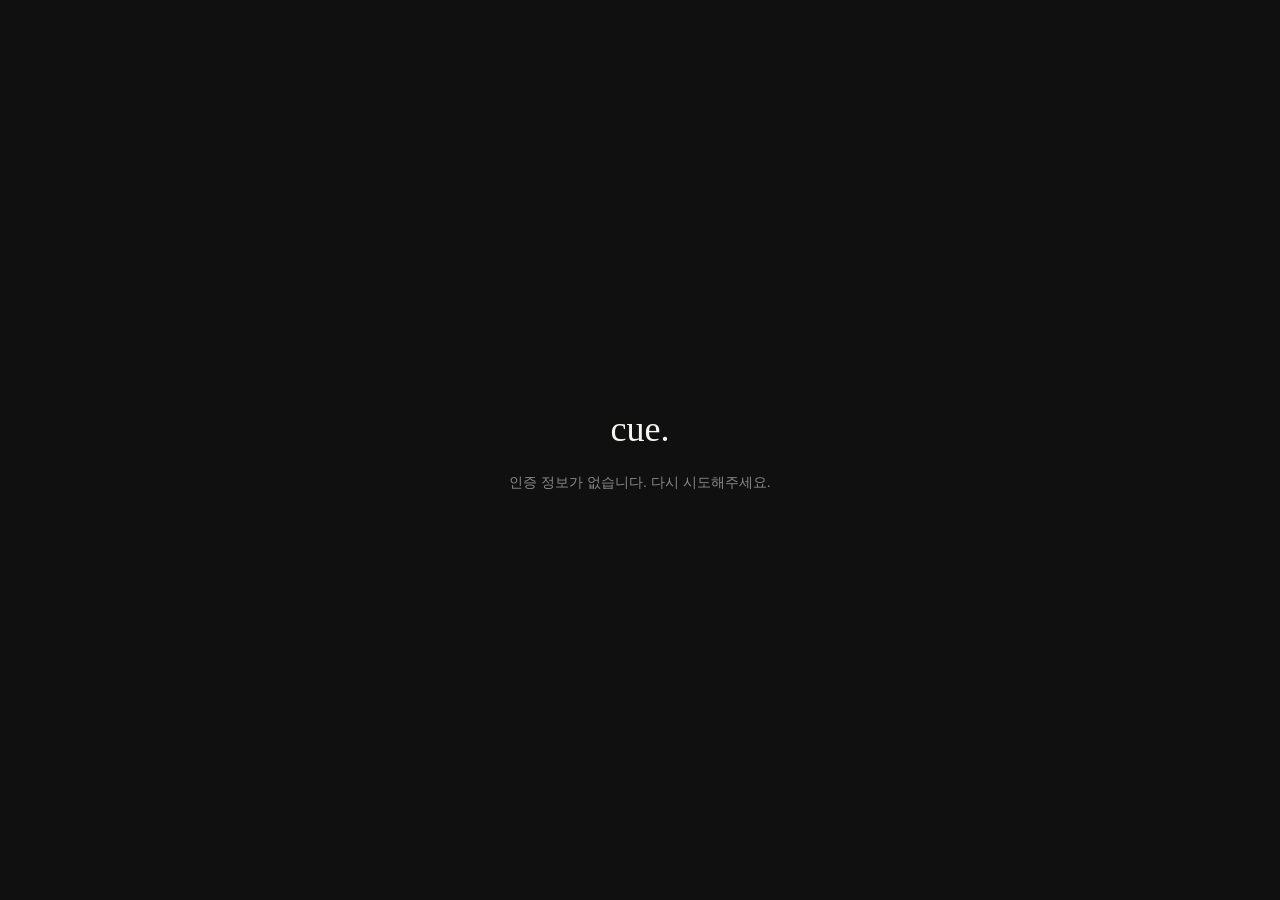
==== callback.html @ 2a0f5159 "feat: add auth callback page" ====
<!DOCTYPE html>
<html>
<head>
  <meta charset="UTF-8">
  <title>cue. — 인증 중...</title>
  <style>
    * { margin:0; padding:0; box-sizing:border-box; }
    body {
      background: #111010;
      display: flex;
      flex-direction: column;
      align-items: center;
      justify-content: center;
      height: 100vh;
      font-family: Georgia, serif;
      color: #F7F5F0;
    }
    .logo { font-size: 36px; margin-bottom: 24px; }
    .msg { font-size: 14px; color: #888; font-family: sans-serif; }
  </style>
</head>
<body>
  <div class="logo">cue.</div>
  <div class="msg">인증 중입니다...</div>
  <script>
    const hash = window.location.hash.substring(1);
    const params = new URLSearchParams(hash);
    const access_token = params.get('access_token');
    const refresh_token = params.get('refresh_token');

    if (access_token) {
      // Redirect to app with tokens
      const appUrl = 'cue://auth/callback#' + hash;
      window.location.href = appUrl;

      // Fallback message after 2 seconds
      setTimeout(() => {
        document.querySelector('.msg').textContent =
          '앱이 열리지 않으면 cue. 앱을 직접 열어주세요.';
      }, 2000);
    } else {
      document.querySelector('.msg').textContent = '인증 정보가 없습니다. 다시 시도해주세요.';
    }
  </script>
</body>
</html>
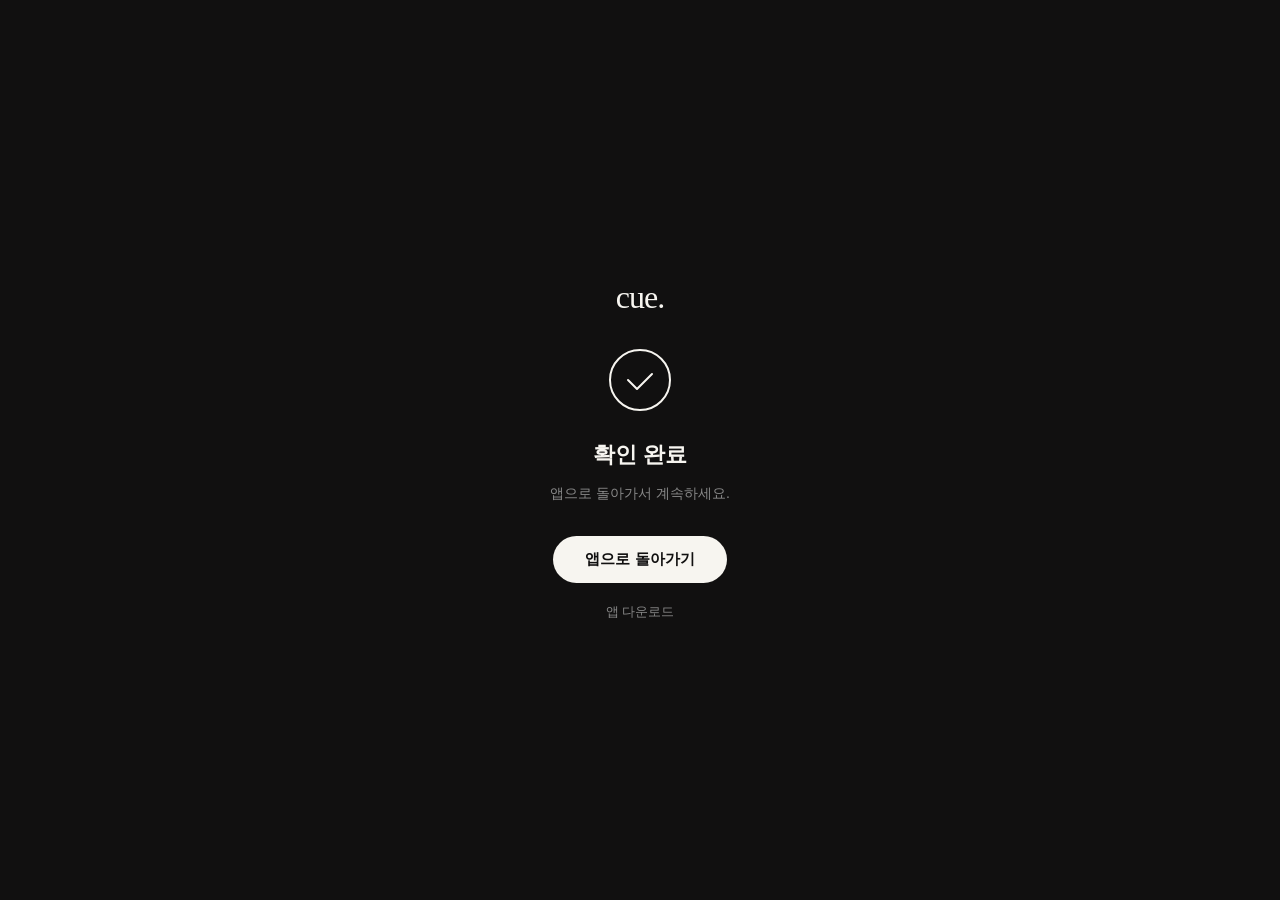
==== commit 3c7857ca: "feat: add callback.html with email verification landing page - Full dark-themed branded page matchin" ====
--- a/callback.html
+++ b/callback.html
@@ -1,45 +1,126 @@
 <!DOCTYPE html>
-<html>
+<html lang="ko">
 <head>
   <meta charset="UTF-8">
-  <title>cue. — 인증 중...</title>
+  <meta name="viewport" content="width=device-width, initial-scale=1.0">
+  <title>cue.</title>
   <style>
-    * { margin:0; padding:0; box-sizing:border-box; }
+    * { margin: 0; padding: 0; box-sizing: border-box; }
     body {
       background: #111010;
+      color: #F7F5F0;
+      font-family: -apple-system, BlinkMacSystemFont, 'Segoe UI', sans-serif;
       display: flex;
-      flex-direction: column;
       align-items: center;
       justify-content: center;
-      height: 100vh;
+      min-height: 100vh;
+      padding: 24px;
+    }
+    .container {
+      text-align: center;
+      max-width: 400px;
+    }
+    .logo {
+      font-size: 32px;
+      font-weight: 400;
+      letter-spacing: -1px;
+      margin-bottom: 32px;
       font-family: Georgia, serif;
-      color: #F7F5F0;
     }
-    .logo { font-size: 36px; margin-bottom: 24px; }
-    .msg { font-size: 14px; color: #888; font-family: sans-serif; }
+    .icon {
+      width: 64px;
+      height: 64px;
+      margin: 0 auto 24px;
+    }
+    h1 {
+      font-size: 22px;
+      font-weight: 600;
+      margin-bottom: 12px;
+    }
+    p {
+      font-size: 14px;
+      color: #888;
+      line-height: 1.6;
+      margin-bottom: 32px;
+    }
+    .btn {
+      display: inline-block;
+      background: #F7F5F0;
+      color: #111010;
+      padding: 14px 32px;
+      border-radius: 999px;
+      font-size: 15px;
+      font-weight: 600;
+      text-decoration: none;
+      margin-bottom: 12px;
+    }
+    .btn-secondary {
+      display: block;
+      color: #888;
+      font-size: 13px;
+      text-decoration: none;
+      margin-top: 8px;
+    }
+    .error { color: #FF4444; }
   </style>
 </head>
 <body>
-  <div class="logo">cue.</div>
-  <div class="msg">인증 중입니다...</div>
+  <div class="container">
+    <div class="logo">cue.</div>
+    <div id="content">
+      <p style="color:#888">처리 중...</p>
+    </div>
+  </div>
+
   <script>
     const hash = window.location.hash.substring(1);
     const params = new URLSearchParams(hash);
-    const access_token = params.get('access_token');
-    const refresh_token = params.get('refresh_token');
+    const query = new URLSearchParams(window.location.search);
 
-    if (access_token) {
-      // Redirect to app with tokens
-      const appUrl = 'cue://auth/callback#' + hash;
-      window.location.href = appUrl;
+    const type = params.get('type') || query.get('type');
+    const accessToken = params.get('access_token');
+    const error = params.get('error_description') || query.get('error_description');
+    const content = document.getElementById('content');
 
-      // Fallback message after 2 seconds
+    if (error) {
+      content.innerHTML = `
+        <h1 class="error">오류 발생</h1>
+        <p>${error}</p>
+        <a href="/" class="btn-secondary">홈으로</a>
+      `;
+    } else if (accessToken || type === 'recovery') {
+      const deepLink = 'cue://' + window.location.pathname + window.location.search + window.location.hash;
+
+      content.innerHTML = `
+        <svg class="icon" viewBox="0 0 64 64" fill="none" xmlns="http://www.w3.org/2000/svg">
+          <circle cx="32" cy="32" r="30" stroke="#F7F5F0" stroke-width="2"/>
+          <path d="M20 32l9 9 15-15" stroke="#F7F5F0" stroke-width="2" stroke-linecap="round" stroke-linejoin="round"/>
+        </svg>
+        <h1>인증 완료</h1>
+        <p>이메일 인증이 완료되었습니다.<br>앱으로 돌아가서 cue.를 즐겨보세요.</p>
+        <a href="${deepLink}" class="btn">앱으로 돌아가기</a>
+        <a href="https://play.google.com/store/apps/details?id=com.cueapp.music" class="btn-secondary">
+          앱이 없으신가요? 다운로드
+        </a>
+      `;
+
       setTimeout(() => {
-        document.querySelector('.msg').textContent =
-          '앱이 열리지 않으면 cue. 앱을 직접 열어주세요.';
+        window.location.href = deepLink;
       }, 2000);
+
     } else {
-      document.querySelector('.msg').textContent = '인증 정보가 없습니다. 다시 시도해주세요.';
+      content.innerHTML = `
+        <svg class="icon" viewBox="0 0 64 64" fill="none" xmlns="http://www.w3.org/2000/svg">
+          <circle cx="32" cy="32" r="30" stroke="#F7F5F0" stroke-width="2"/>
+          <path d="M20 32l9 9 15-15" stroke="#F7F5F0" stroke-width="2" stroke-linecap="round" stroke-linejoin="round"/>
+        </svg>
+        <h1>확인 완료</h1>
+        <p>앱으로 돌아가서 계속하세요.</p>
+        <a href="cue://" class="btn">앱으로 돌아가기</a>
+        <a href="https://play.google.com/store/apps/details?id=com.cueapp.music" class="btn-secondary">
+          앱 다운로드
+        </a>
+      `;
     }
   </script>
 </body>
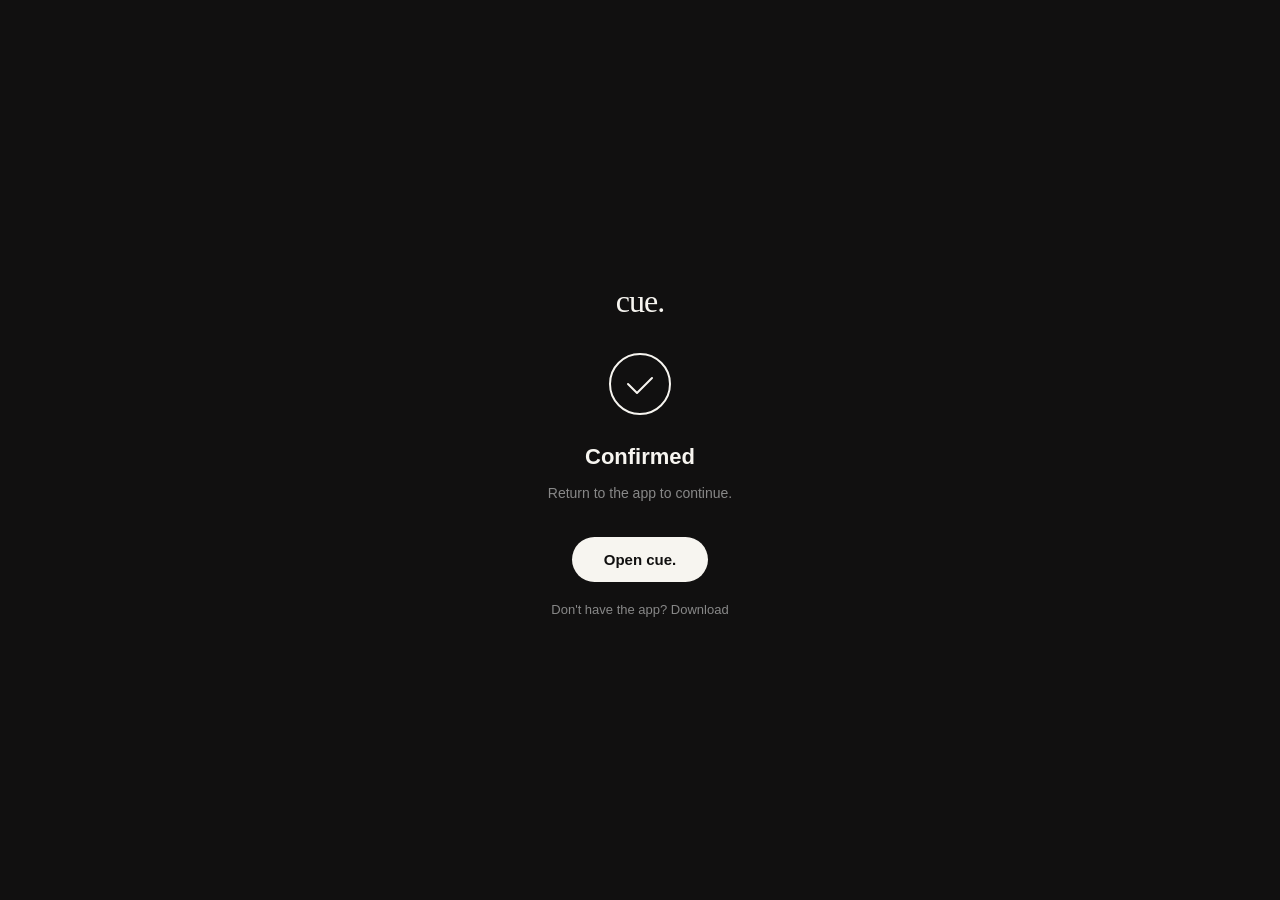
==== commit 1f046780: "fix: add English to callback.html" ====
--- a/callback.html
+++ b/callback.html
@@ -10,6 +10,7 @@
       background: #111010;
       color: #F7F5F0;
       font-family: -apple-system, BlinkMacSystemFont, 'Segoe UI', sans-serif;
+      -webkit-font-smoothing: antialiased;
       display: flex;
       align-items: center;
       justify-content: center;
@@ -67,12 +68,30 @@
 <body>
   <div class="container">
     <div class="logo">cue.</div>
-    <div id="content">
-      <p style="color:#888">처리 중...</p>
-    </div>
+    <div id="content"></div>
   </div>
 
   <script>
+    const lang = navigator.language.startsWith('ko') ? 'ko' : 'en';
+    document.documentElement.lang = lang;
+
+    const copy = {
+      processing:   { ko: '처리 중...',   en: 'Processing...' },
+      verified:     { ko: '인증 완료',     en: 'Verified' },
+      verifiedDesc: { ko: '이메일 인증이 완료되었습니다.\n앱으로 돌아가서 cue.를 즐겨보세요.', en: 'Your email has been verified.\nReturn to the app and enjoy cue.' },
+      openApp:      { ko: '앱으로 돌아가기', en: 'Open cue.' },
+      noApp:        { ko: '앱이 없으신가요? 다운로드', en: "Don't have the app? Download" },
+      confirmed:    { ko: '확인 완료',     en: 'Confirmed' },
+      confirmedDesc:{ ko: '앱으로 돌아가서 계속하세요.', en: 'Return to the app to continue.' },
+      error:        { ko: '오류 발생',     en: 'Something went wrong' },
+      home:         { ko: '홈으로',        en: 'Go home' },
+    };
+
+    function t(key) { return copy[key][lang]; }
+
+    const content = document.getElementById('content');
+    content.innerHTML = `<p style="color:#888">${t('processing')}</p>`;
+
     const hash = window.location.hash.substring(1);
     const params = new URLSearchParams(hash);
     const query = new URLSearchParams(window.location.search);
@@ -80,45 +99,41 @@
     const type = params.get('type') || query.get('type');
     const accessToken = params.get('access_token');
     const error = params.get('error_description') || query.get('error_description');
-    const content = document.getElementById('content');
+
+    const checkIcon = `
+      <svg class="icon" viewBox="0 0 64 64" fill="none" xmlns="http://www.w3.org/2000/svg">
+        <circle cx="32" cy="32" r="30" stroke="#F7F5F0" stroke-width="2"/>
+        <path d="M20 32l9 9 15-15" stroke="#F7F5F0" stroke-width="2" stroke-linecap="round" stroke-linejoin="round"/>
+      </svg>`;
 
     if (error) {
       content.innerHTML = `
-        <h1 class="error">오류 발생</h1>
+        <h1 class="error">${t('error')}</h1>
         <p>${error}</p>
-        <a href="/" class="btn-secondary">홈으로</a>
+        <a href="/" class="btn-secondary">${t('home')}</a>
       `;
     } else if (accessToken || type === 'recovery') {
       const deepLink = 'cue://' + window.location.pathname + window.location.search + window.location.hash;
-
+      const desc = t('verifiedDesc').replace('\n', '<br>');
       content.innerHTML = `
-        <svg class="icon" viewBox="0 0 64 64" fill="none" xmlns="http://www.w3.org/2000/svg">
-          <circle cx="32" cy="32" r="30" stroke="#F7F5F0" stroke-width="2"/>
-          <path d="M20 32l9 9 15-15" stroke="#F7F5F0" stroke-width="2" stroke-linecap="round" stroke-linejoin="round"/>
-        </svg>
-        <h1>인증 완료</h1>
-        <p>이메일 인증이 완료되었습니다.<br>앱으로 돌아가서 cue.를 즐겨보세요.</p>
-        <a href="${deepLink}" class="btn">앱으로 돌아가기</a>
+        ${checkIcon}
+        <h1>${t('verified')}</h1>
+        <p>${desc}</p>
+        <a href="${deepLink}" class="btn">${t('openApp')}</a>
         <a href="https://play.google.com/store/apps/details?id=com.cueapp.music" class="btn-secondary">
-          앱이 없으신가요? 다운로드
+          ${t('noApp')}
         </a>
       `;
-
-      setTimeout(() => {
-        window.location.href = deepLink;
-      }, 2000);
-
+      setTimeout(() => { window.location.href = deepLink; }, 2000);
     } else {
+      const deepLink = 'cue://';
       content.innerHTML = `
-        <svg class="icon" viewBox="0 0 64 64" fill="none" xmlns="http://www.w3.org/2000/svg">
-          <circle cx="32" cy="32" r="30" stroke="#F7F5F0" stroke-width="2"/>
-          <path d="M20 32l9 9 15-15" stroke="#F7F5F0" stroke-width="2" stroke-linecap="round" stroke-linejoin="round"/>
-        </svg>
-        <h1>확인 완료</h1>
-        <p>앱으로 돌아가서 계속하세요.</p>
-        <a href="cue://" class="btn">앱으로 돌아가기</a>
+        ${checkIcon}
+        <h1>${t('confirmed')}</h1>
+        <p>${t('confirmedDesc')}</p>
+        <a href="${deepLink}" class="btn">${t('openApp')}</a>
         <a href="https://play.google.com/store/apps/details?id=com.cueapp.music" class="btn-secondary">
-          앱 다운로드
+          ${t('noApp')}
         </a>
       `;
     }
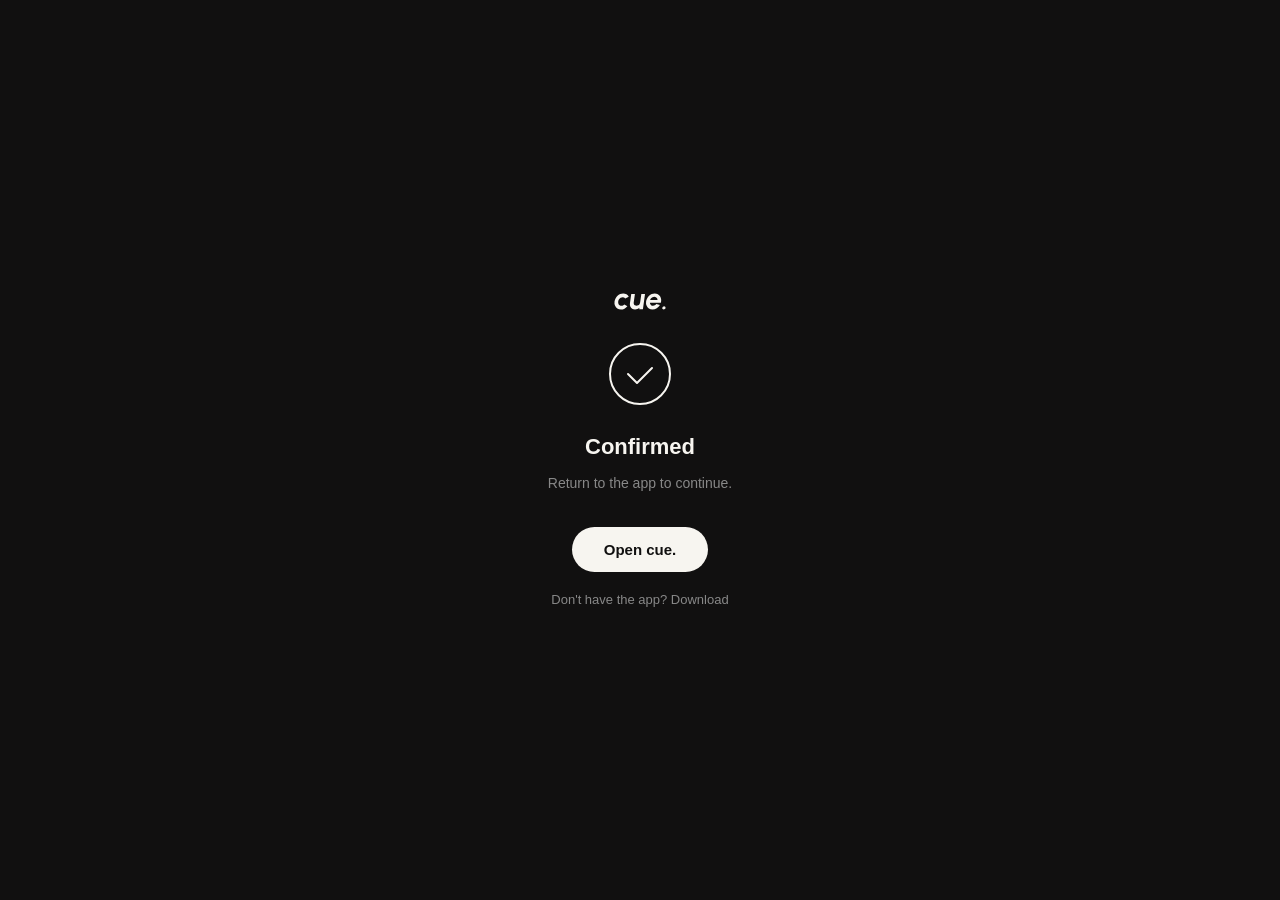
==== commit defa79b3: "feat: replace Georgia text logo with wordmark SVG and update favicon links - Ivory wordmark on dark " ====
--- a/callback.html
+++ b/callback.html
@@ -4,6 +4,8 @@
   <meta charset="UTF-8">
   <meta name="viewport" content="width=device-width, initial-scale=1.0">
   <title>cue.</title>
+  <link rel="icon" type="image/png" href="/favicon.png?v=2">
+  <link rel="apple-touch-icon" href="/apple-touch-icon.png">
   <style>
     * { margin: 0; padding: 0; box-sizing: border-box; }
     body {
@@ -22,11 +24,10 @@
       max-width: 400px;
     }
     .logo {
-      font-size: 32px;
-      font-weight: 400;
-      letter-spacing: -1px;
-      margin-bottom: 32px;
-      font-family: Georgia, serif;
+      display: block;
+      height: 17px;
+      width: auto;
+      margin: 0 auto 32px;
     }
     .icon {
       width: 64px;
@@ -67,7 +68,7 @@
 </head>
 <body>
   <div class="container">
-    <div class="logo">cue.</div>
+    <img class="logo" src="/assets/cue-wordmark-ivory.svg" alt="cue.">
     <div id="content"></div>
   </div>
 
@@ -92,13 +93,16 @@
     const content = document.getElementById('content');
     content.innerHTML = `<p style="color:#888">${t('processing')}</p>`;
 
-    const hash = window.location.hash.substring(1);
-    const params = new URLSearchParams(hash);
-    const query = new URLSearchParams(window.location.search);
+    // Supabase puts tokens in the URL hash fragment (#access_token=...&refresh_token=...)
+    // but may also use query params for PKCE code flow (?code=...)
+    const hashParams = new URLSearchParams(window.location.hash.substring(1));
+    const queryParams = new URLSearchParams(window.location.search.substring(1));
 
-    const type = params.get('type') || query.get('type');
-    const accessToken = params.get('access_token');
-    const error = params.get('error_description') || query.get('error_description');
+    const accessToken = hashParams.get('access_token') || queryParams.get('access_token');
+    const refreshToken = hashParams.get('refresh_token') || queryParams.get('refresh_token');
+    const type = hashParams.get('type') || queryParams.get('type');
+    const code = queryParams.get('code');
+    const error = hashParams.get('error_description') || queryParams.get('error_description');
 
     const checkIcon = `
       <svg class="icon" viewBox="0 0 64 64" fill="none" xmlns="http://www.w3.org/2000/svg">
@@ -112,8 +116,15 @@
         <p>${error}</p>
         <a href="/" class="btn-secondary">${t('home')}</a>
       `;
-    } else if (accessToken || type === 'recovery') {
-      const deepLink = 'cue://' + window.location.pathname + window.location.search + window.location.hash;
+    } else if (accessToken || code) {
+      // Build deep link passing tokens as query params so the app's Linking handler can parse them
+      let deepLink;
+      if (code) {
+        deepLink = `cue://auth/callback?code=${encodeURIComponent(code)}`;
+      } else {
+        deepLink = `cue://auth/callback?access_token=${encodeURIComponent(accessToken)}&refresh_token=${encodeURIComponent(refreshToken || '')}&type=${encodeURIComponent(type || 'signup')}`;
+      }
+
       const desc = t('verifiedDesc').replace('\n', '<br>');
       content.innerHTML = `
         ${checkIcon}
@@ -124,7 +135,7 @@
           ${t('noApp')}
         </a>
       `;
-      setTimeout(() => { window.location.href = deepLink; }, 2000);
+      setTimeout(() => { window.location.href = deepLink; }, 1000);
     } else {
       const deepLink = 'cue://';
       content.innerHTML = `
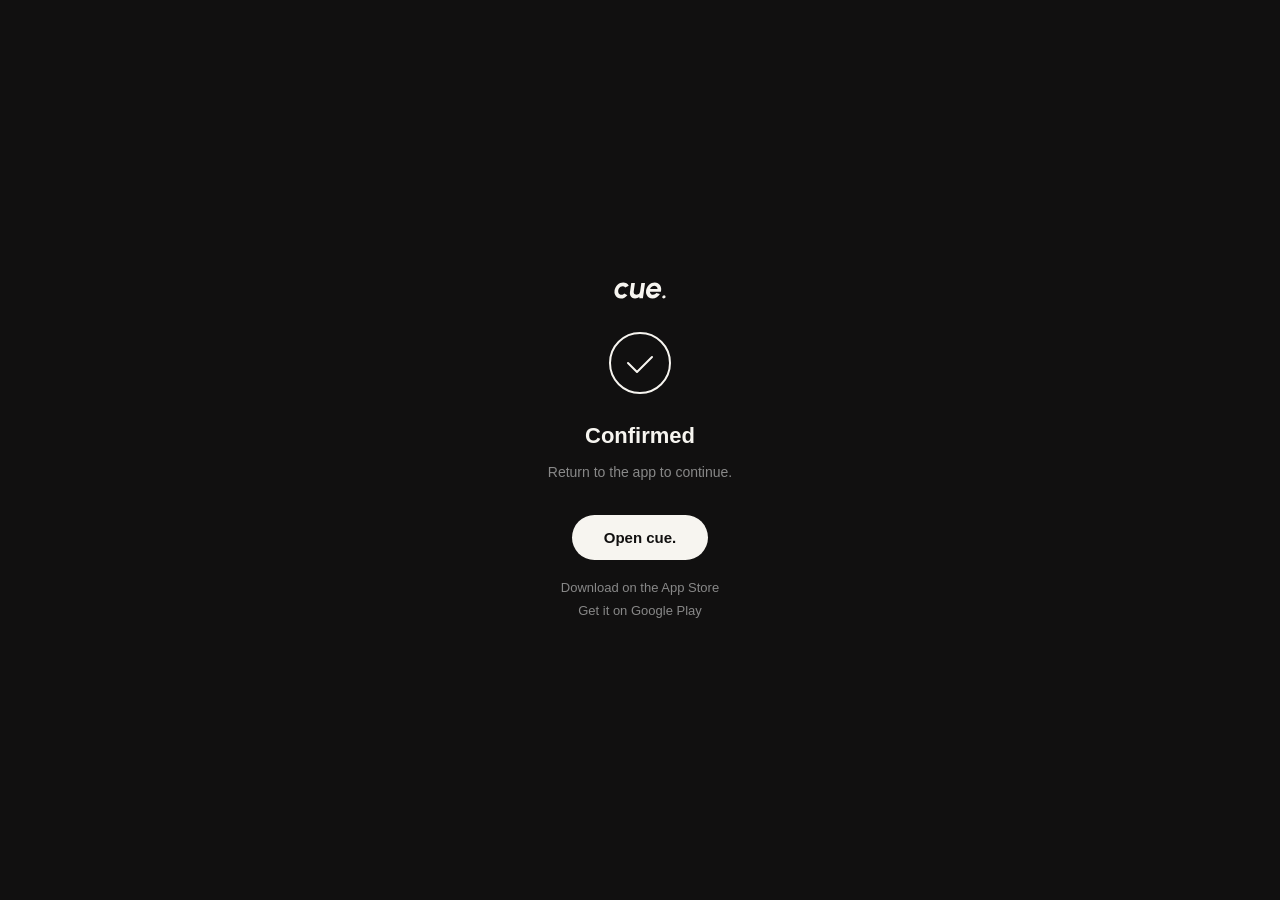
==== commit 86722740: "feat: make app download link platform aware on deep link pages iOS shows the App Store link, Android" ====
--- a/callback.html
+++ b/callback.html
@@ -82,6 +82,8 @@
       verifiedDesc: { ko: '이메일 인증이 완료되었습니다.\n앱으로 돌아가서 cue.를 즐겨보세요.', en: 'Your email has been verified.\nReturn to the app and enjoy cue.' },
       openApp:      { ko: '앱으로 돌아가기', en: 'Open cue.' },
       noApp:        { ko: '앱이 없으신가요? 다운로드', en: "Don't have the app? Download" },
+      appStore:     { ko: 'App Store에서 다운로드', en: 'Download on the App Store' },
+      googlePlay:   { ko: 'Google Play 다운로드', en: 'Get it on Google Play' },
       confirmed:    { ko: '확인 완료',     en: 'Confirmed' },
       confirmedDesc:{ ko: '앱으로 돌아가서 계속하세요.', en: 'Return to the app to continue.' },
       error:        { ko: '오류 발생',     en: 'Something went wrong' },
@@ -89,6 +91,20 @@
     };
 
     function t(key) { return copy[key][lang]; }
+
+    const APP_STORE_URL = 'https://apps.apple.com/kr/app/cue/id6779252040';
+    const PLAY_STORE_URL = 'https://play.google.com/store/apps/details?id=com.cueapp.music';
+
+    // iOS (incl. iPadOS reporting as Mac with touch) -> App Store, Android -> Google Play, otherwise both
+    function storeLinks() {
+      const ua = navigator.userAgent;
+      const isIOS = /iPhone|iPad|iPod/.test(ua) || (/Macintosh/.test(ua) && navigator.maxTouchPoints > 1);
+      const isAndroid = /Android/.test(ua);
+      if (isIOS) return `<a href="${APP_STORE_URL}" class="btn-secondary">${t('noApp')}</a>`;
+      if (isAndroid) return `<a href="${PLAY_STORE_URL}" class="btn-secondary">${t('noApp')}</a>`;
+      return `<a href="${APP_STORE_URL}" class="btn-secondary">${t('appStore')}</a>
+        <a href="${PLAY_STORE_URL}" class="btn-secondary">${t('googlePlay')}</a>`;
+    }
 
     const content = document.getElementById('content');
     content.innerHTML = `<p style="color:#888">${t('processing')}</p>`;
@@ -131,9 +147,7 @@
         <h1>${t('verified')}</h1>
         <p>${desc}</p>
         <a href="${deepLink}" class="btn">${t('openApp')}</a>
-        <a href="https://play.google.com/store/apps/details?id=com.cueapp.music" class="btn-secondary">
-          ${t('noApp')}
-        </a>
+        ${storeLinks()}
       `;
       setTimeout(() => { window.location.href = deepLink; }, 1000);
     } else {
@@ -143,9 +157,7 @@
         <h1>${t('confirmed')}</h1>
         <p>${t('confirmedDesc')}</p>
         <a href="${deepLink}" class="btn">${t('openApp')}</a>
-        <a href="https://play.google.com/store/apps/details?id=com.cueapp.music" class="btn-secondary">
-          ${t('noApp')}
-        </a>
+        ${storeLinks()}
       `;
     }
   </script>
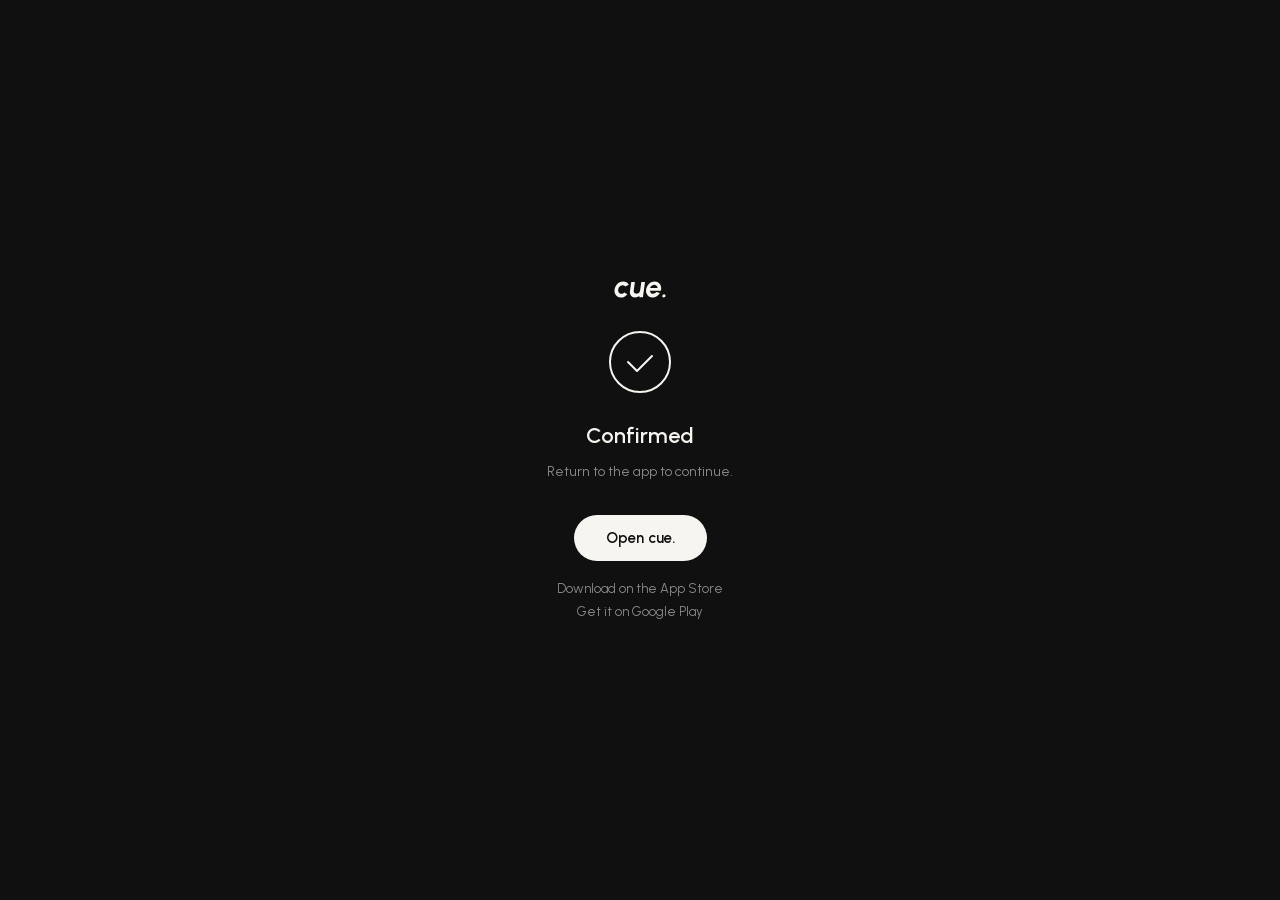
==== commit 9fec0b32: "feat(web): self-hosted Urbanist, landing copy refresh (Explore card, Drop FAQ, accurate Trending ite" ====
--- a/callback.html
+++ b/callback.html
@@ -6,12 +6,13 @@
   <title>cue.</title>
   <link rel="icon" type="image/png" href="/favicon.png?v=2">
   <link rel="apple-touch-icon" href="/apple-touch-icon.png">
+  <link rel="stylesheet" href="/assets/fonts.css">
   <style>
     * { margin: 0; padding: 0; box-sizing: border-box; }
     body {
       background: #111010;
       color: #F7F5F0;
-      font-family: -apple-system, BlinkMacSystemFont, 'Segoe UI', sans-serif;
+      font-family: 'Urbanist', -apple-system, BlinkMacSystemFont, 'Apple SD Gothic Neo', 'Noto Sans KR', 'Malgun Gothic', 'Segoe UI', sans-serif;
       -webkit-font-smoothing: antialiased;
       display: flex;
       align-items: center;
--- a/assets/fonts.css
+++ b/assets/fonts.css
@@ -0,0 +1,7 @@
+/* Urbanist (SIL Open Font License 1.1, see /assets/fonts/OFL.txt) -- same family as the cue. app.
+   Latin subset only (the app's Korean text uses the system font); self-hosted, no third-party requests. */
+@font-face { font-family: 'Urbanist'; font-style: normal; font-weight: 300; font-display: swap; src: url('/assets/fonts/urbanist-300.woff2') format('woff2'); }
+@font-face { font-family: 'Urbanist'; font-style: normal; font-weight: 400; font-display: swap; src: url('/assets/fonts/urbanist-400.woff2') format('woff2'); }
+@font-face { font-family: 'Urbanist'; font-style: normal; font-weight: 500; font-display: swap; src: url('/assets/fonts/urbanist-500.woff2') format('woff2'); }
+@font-face { font-family: 'Urbanist'; font-style: normal; font-weight: 600; font-display: swap; src: url('/assets/fonts/urbanist-600.woff2') format('woff2'); }
+@font-face { font-family: 'Urbanist'; font-style: normal; font-weight: 700; font-display: swap; src: url('/assets/fonts/urbanist-700.woff2') format('woff2'); }
